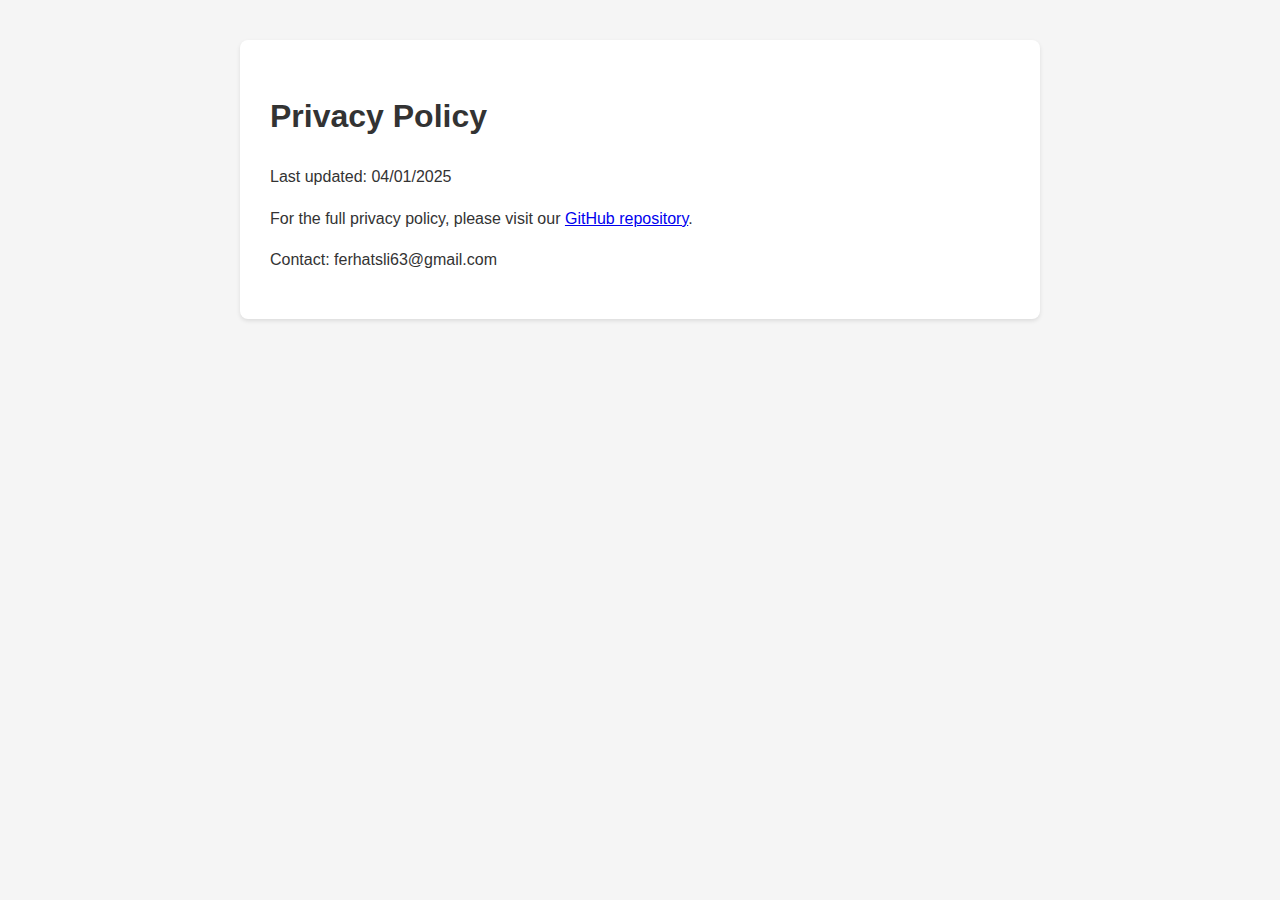
==== policy/index.html @ 0016fdd1 "Add privacy policy page" ====
<!DOCTYPE html>
<html lang="en">
<head>
    <meta charset="UTF-8">
    <meta name="viewport" content="width=device-width, initial-scale=1.0">
    <title>Alif - Privacy Policy</title>
    <style>
        body {
            font-family: -apple-system, BlinkMacSystemFont, 'Segoe UI', Roboto, sans-serif;
            line-height: 1.6;
            color: #333;
            max-width: 800px;
            margin: 0 auto;
            padding: 20px;
            background-color: #f5f5f5;
        }
        .container {
            background: white;
            border-radius: 8px;
            box-shadow: 0 2px 4px rgba(0,0,0,0.1);
            padding: 30px;
            margin: 20px 0;
        }
    </style>
</head>
<body>
    <div class="container">
        <h1>Privacy Policy</h1>
        <p>Last updated: 04/01/2025</p>
        <p>For the full privacy policy, please visit our <a href="https://github.com/ferhatsli/alif-privacy-policy">GitHub repository</a>.</p>
        <p>Contact: ferhatsli63@gmail.com</p>
    </div>
</body>
</html>
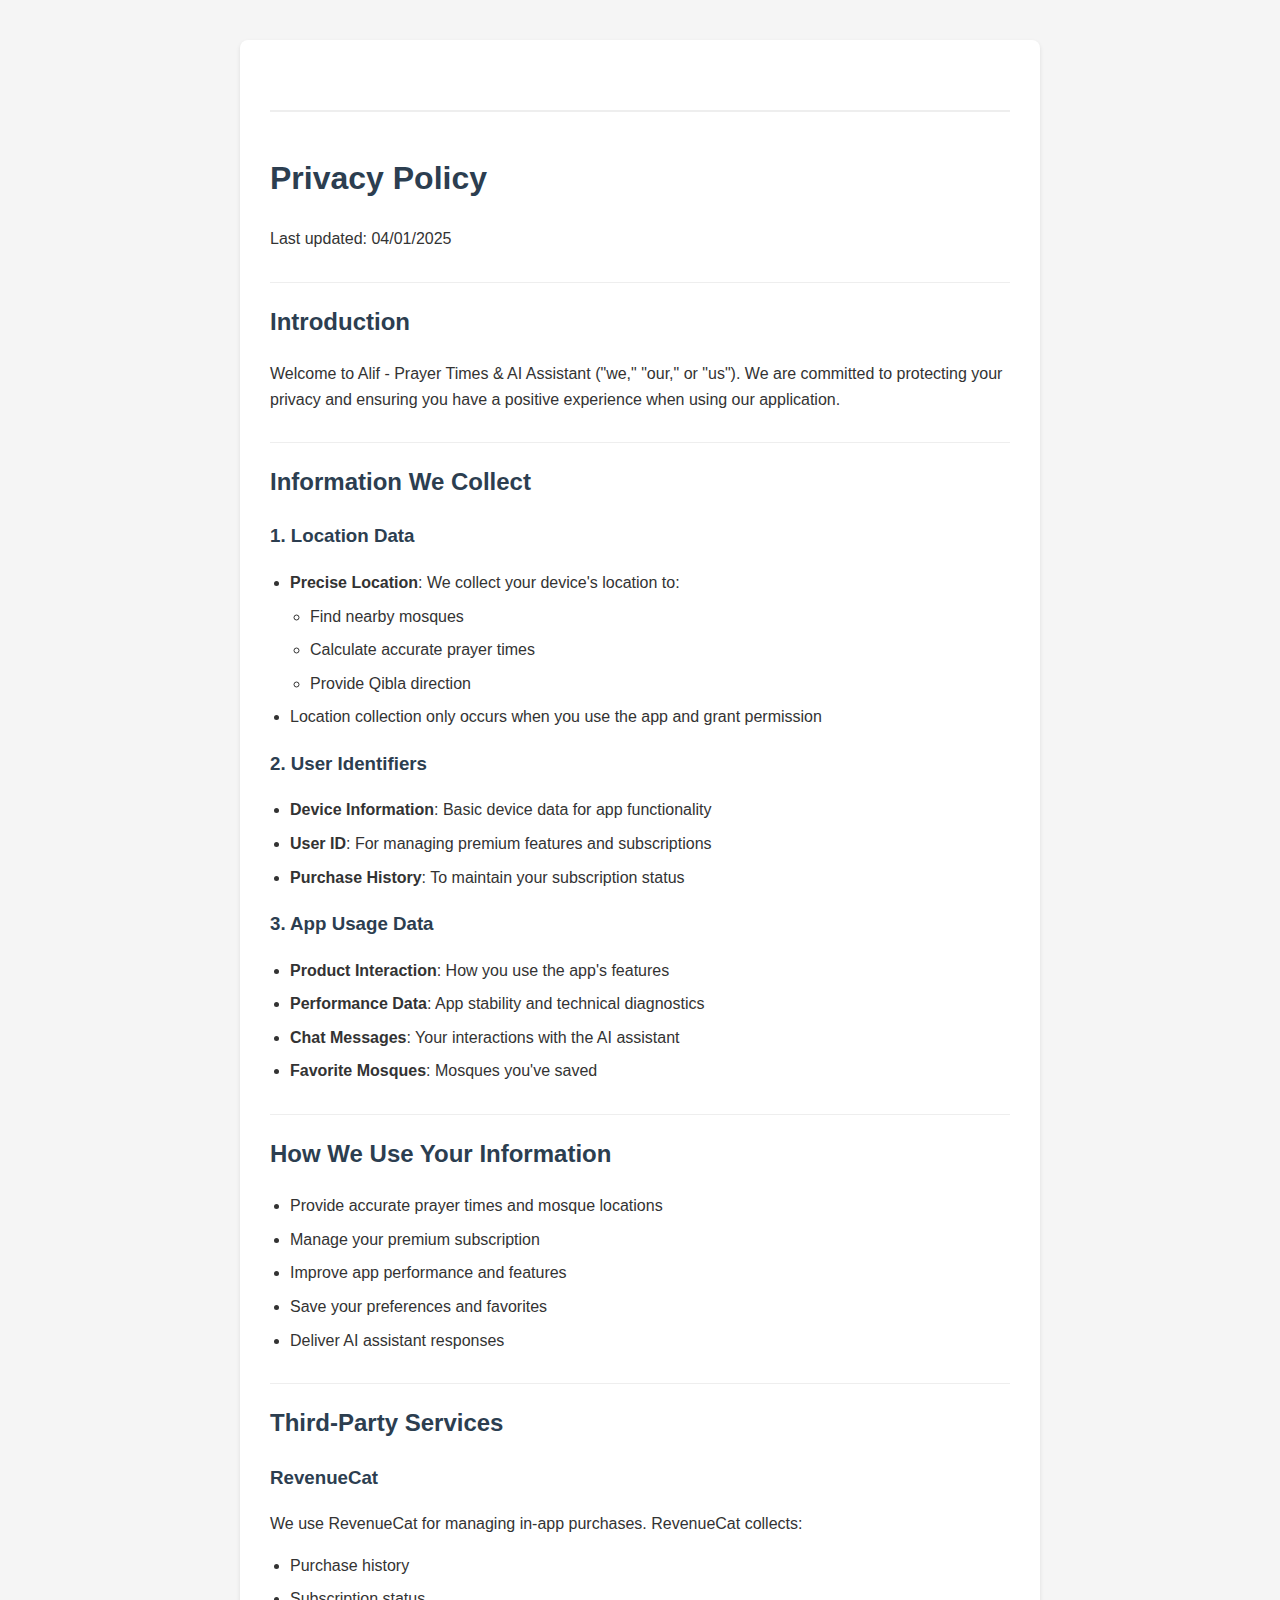
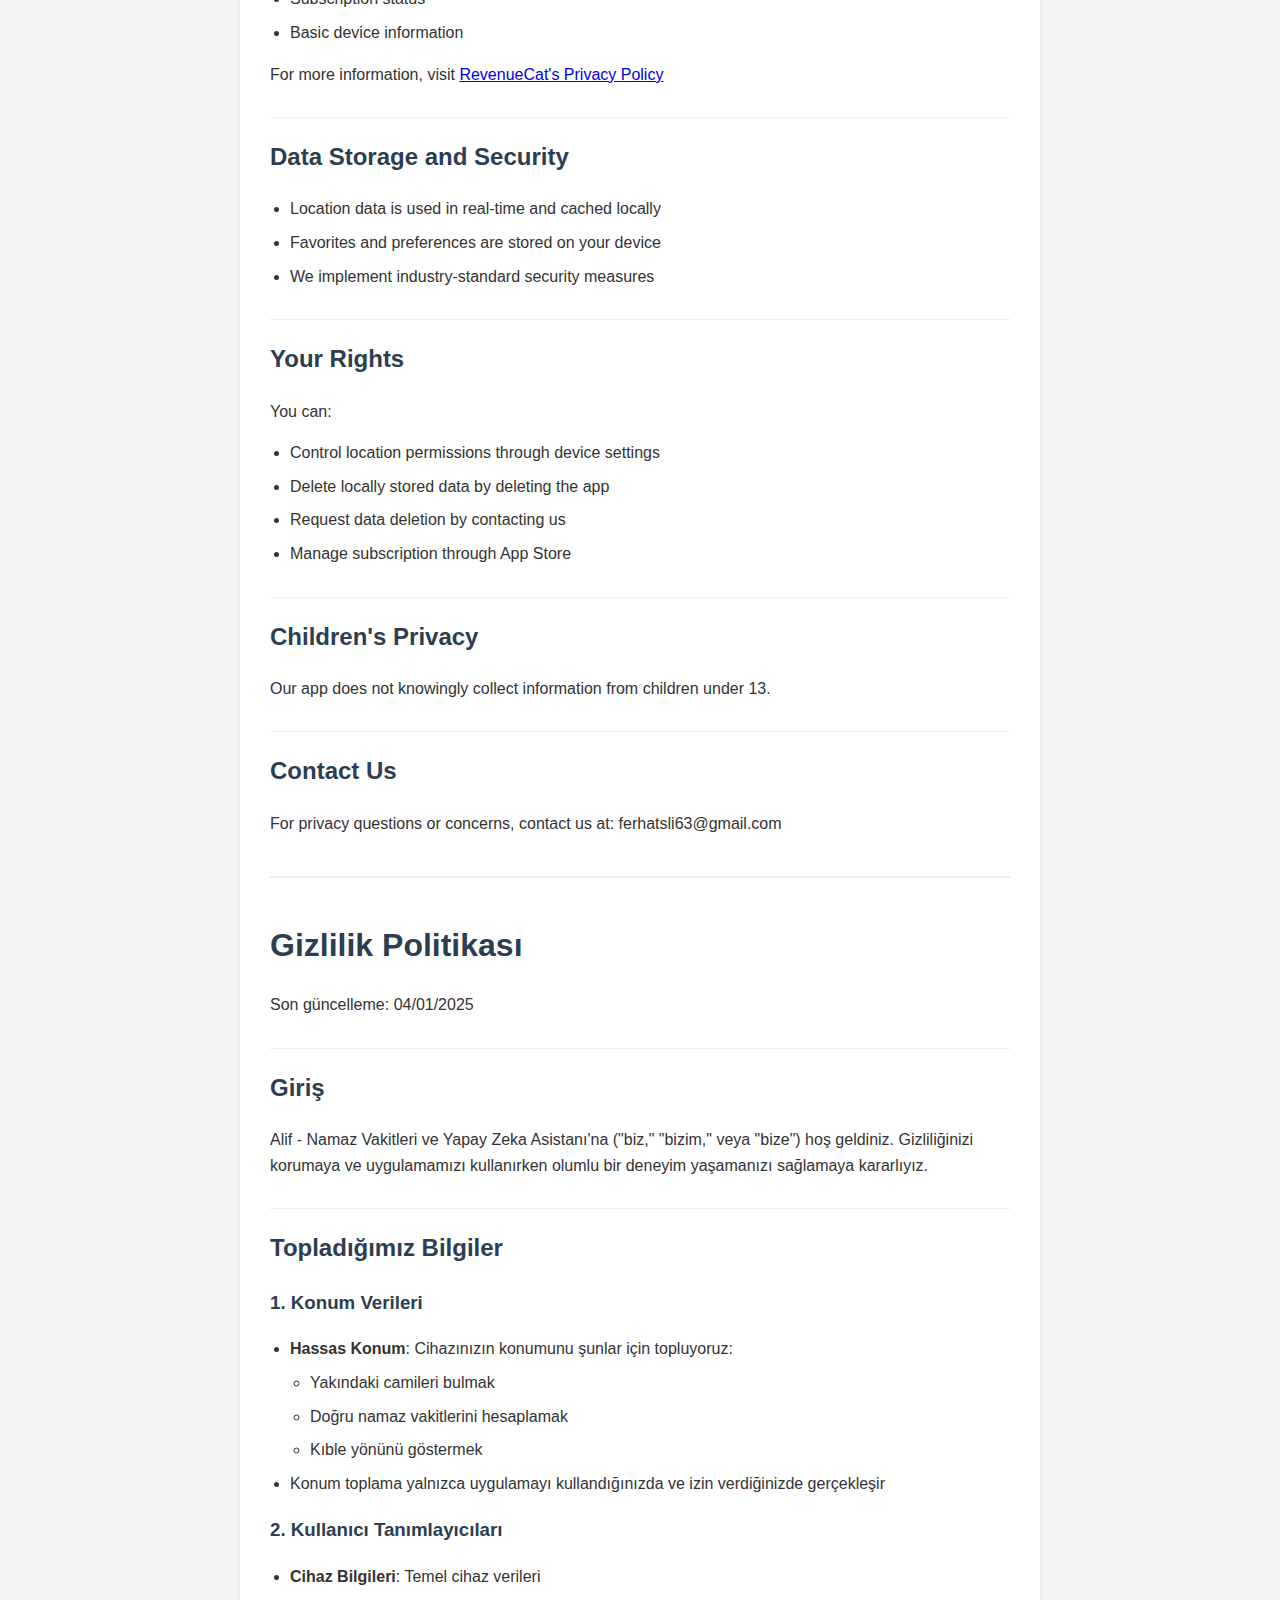
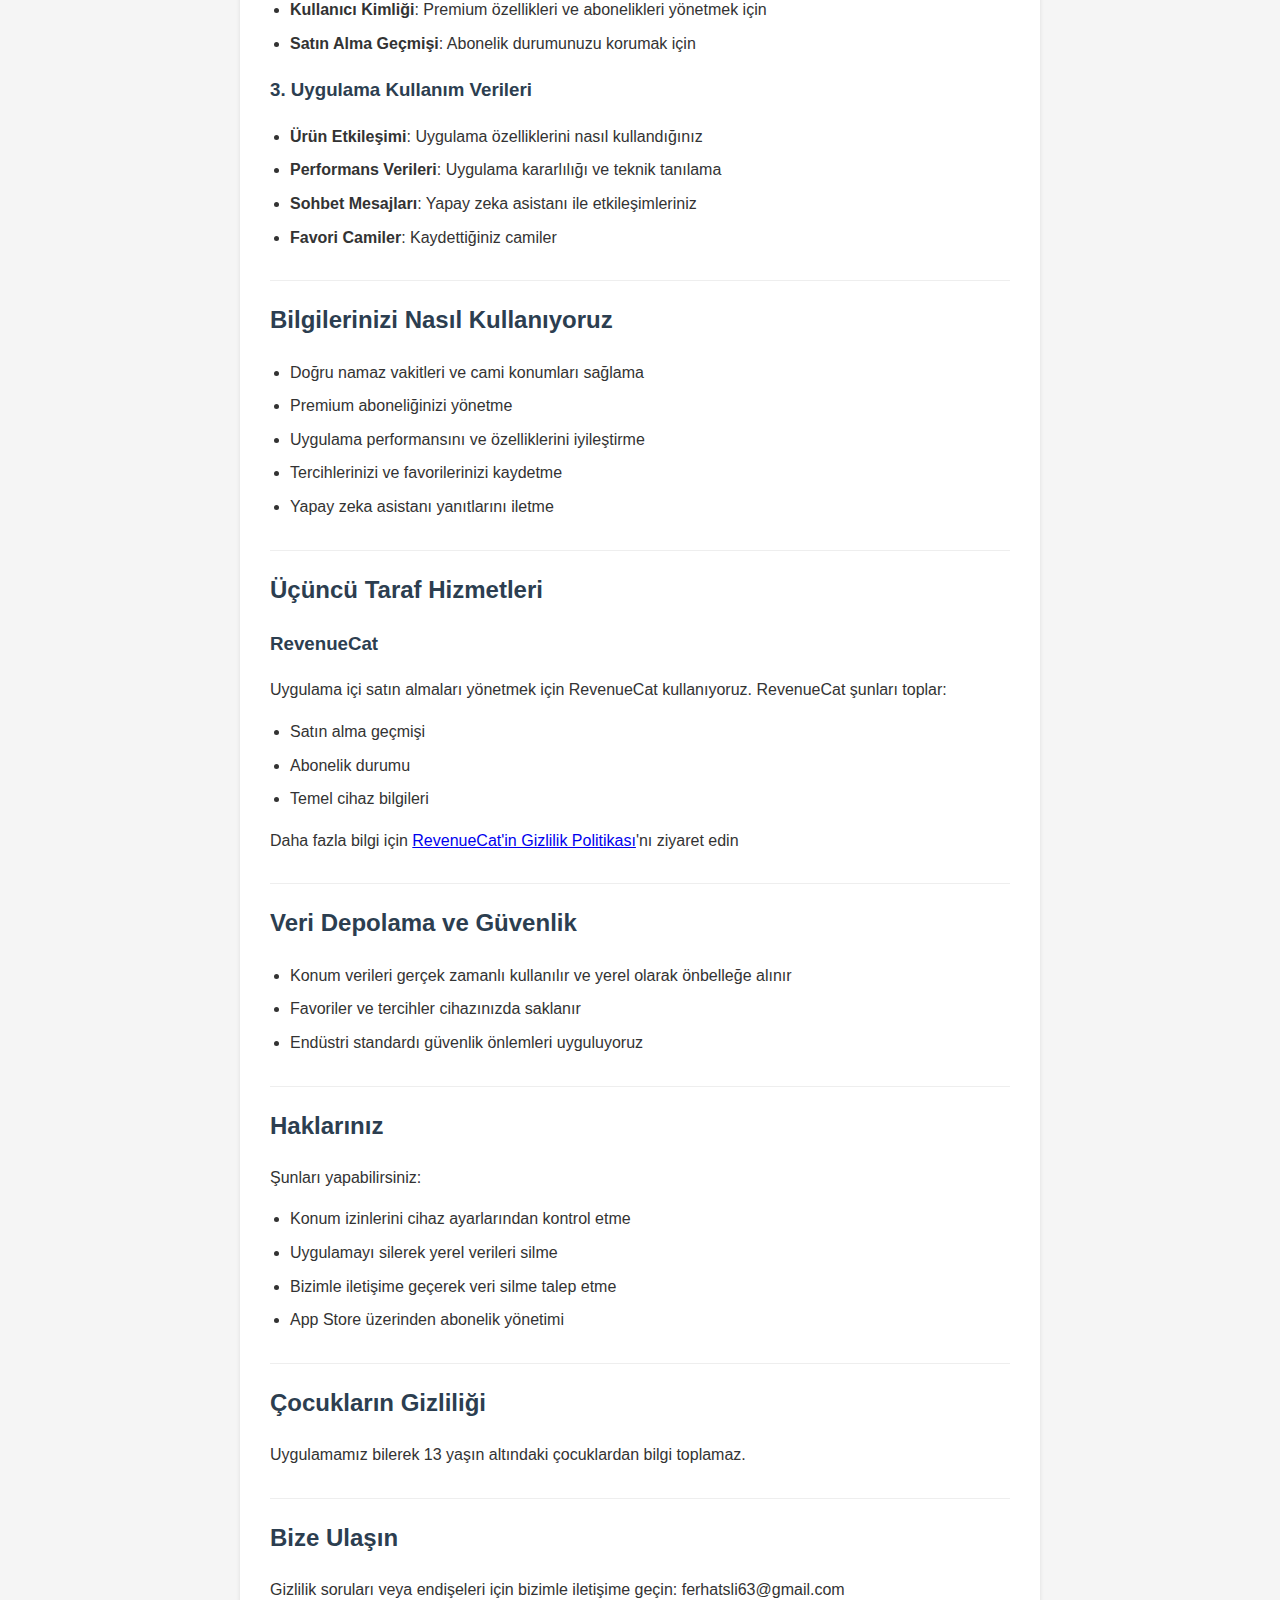
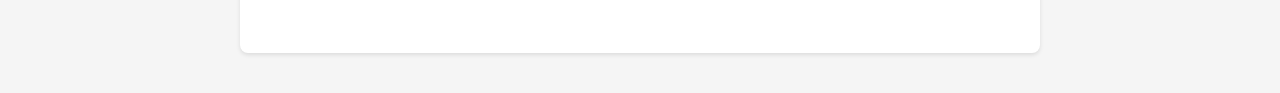
==== commit 601278c9: "Update privacy policy with complete content" ====
--- a/policy/index.html
+++ b/policy/index.html
@@ -21,14 +21,219 @@
             padding: 30px;
             margin: 20px 0;
         }
+        h1, h2, h3 {
+            color: #2c3e50;
+        }
+        h2 {
+            margin-top: 30px;
+            padding-top: 20px;
+            border-top: 1px solid #eee;
+        }
+        ul {
+            padding-left: 20px;
+        }
+        li {
+            margin: 8px 0;
+        }
+        .section {
+            margin: 20px 0;
+        }
+        .language-section {
+            margin-top: 40px;
+            padding-top: 20px;
+            border-top: 2px solid #eee;
+        }
     </style>
 </head>
 <body>
     <div class="container">
-        <h1>Privacy Policy</h1>
-        <p>Last updated: 04/01/2025</p>
-        <p>For the full privacy policy, please visit our <a href="https://github.com/ferhatsli/alif-privacy-policy">GitHub repository</a>.</p>
-        <p>Contact: ferhatsli63@gmail.com</p>
+        <div class="language-section" id="english">
+            <h1>Privacy Policy</h1>
+            <p>Last updated: 04/01/2025</p>
+
+            <div class="section">
+                <h2>Introduction</h2>
+                <p>Welcome to Alif - Prayer Times & AI Assistant ("we," "our," or "us"). We are committed to protecting your privacy and ensuring you have a positive experience when using our application.</p>
+            </div>
+
+            <div class="section">
+                <h2>Information We Collect</h2>
+                
+                <h3>1. Location Data</h3>
+                <ul>
+                    <li><strong>Precise Location</strong>: We collect your device's location to:
+                        <ul>
+                            <li>Find nearby mosques</li>
+                            <li>Calculate accurate prayer times</li>
+                            <li>Provide Qibla direction</li>
+                        </ul>
+                    </li>
+                    <li>Location collection only occurs when you use the app and grant permission</li>
+                </ul>
+
+                <h3>2. User Identifiers</h3>
+                <ul>
+                    <li><strong>Device Information</strong>: Basic device data for app functionality</li>
+                    <li><strong>User ID</strong>: For managing premium features and subscriptions</li>
+                    <li><strong>Purchase History</strong>: To maintain your subscription status</li>
+                </ul>
+
+                <h3>3. App Usage Data</h3>
+                <ul>
+                    <li><strong>Product Interaction</strong>: How you use the app's features</li>
+                    <li><strong>Performance Data</strong>: App stability and technical diagnostics</li>
+                    <li><strong>Chat Messages</strong>: Your interactions with the AI assistant</li>
+                    <li><strong>Favorite Mosques</strong>: Mosques you've saved</li>
+                </ul>
+            </div>
+
+            <div class="section">
+                <h2>How We Use Your Information</h2>
+                <ul>
+                    <li>Provide accurate prayer times and mosque locations</li>
+                    <li>Manage your premium subscription</li>
+                    <li>Improve app performance and features</li>
+                    <li>Save your preferences and favorites</li>
+                    <li>Deliver AI assistant responses</li>
+                </ul>
+            </div>
+
+            <div class="section">
+                <h2>Third-Party Services</h2>
+                <h3>RevenueCat</h3>
+                <p>We use RevenueCat for managing in-app purchases. RevenueCat collects:</p>
+                <ul>
+                    <li>Purchase history</li>
+                    <li>Subscription status</li>
+                    <li>Basic device information</li>
+                </ul>
+                <p>For more information, visit <a href="https://www.revenuecat.com/privacy">RevenueCat's Privacy Policy</a></p>
+            </div>
+
+            <div class="section">
+                <h2>Data Storage and Security</h2>
+                <ul>
+                    <li>Location data is used in real-time and cached locally</li>
+                    <li>Favorites and preferences are stored on your device</li>
+                    <li>We implement industry-standard security measures</li>
+                </ul>
+            </div>
+
+            <div class="section">
+                <h2>Your Rights</h2>
+                <p>You can:</p>
+                <ul>
+                    <li>Control location permissions through device settings</li>
+                    <li>Delete locally stored data by deleting the app</li>
+                    <li>Request data deletion by contacting us</li>
+                    <li>Manage subscription through App Store</li>
+                </ul>
+            </div>
+
+            <div class="section">
+                <h2>Children's Privacy</h2>
+                <p>Our app does not knowingly collect information from children under 13.</p>
+            </div>
+
+            <div class="section">
+                <h2>Contact Us</h2>
+                <p>For privacy questions or concerns, contact us at: ferhatsli63@gmail.com</p>
+            </div>
+        </div>
+
+        <div class="language-section" id="turkish">
+            <h1>Gizlilik Politikası</h1>
+            <p>Son güncelleme: 04/01/2025</p>
+
+            <div class="section">
+                <h2>Giriş</h2>
+                <p>Alif - Namaz Vakitleri ve Yapay Zeka Asistanı'na ("biz," "bizim," veya "bize") hoş geldiniz. Gizliliğinizi korumaya ve uygulamamızı kullanırken olumlu bir deneyim yaşamanızı sağlamaya kararlıyız.</p>
+            </div>
+
+            <div class="section">
+                <h2>Topladığımız Bilgiler</h2>
+                
+                <h3>1. Konum Verileri</h3>
+                <ul>
+                    <li><strong>Hassas Konum</strong>: Cihazınızın konumunu şunlar için topluyoruz:
+                        <ul>
+                            <li>Yakındaki camileri bulmak</li>
+                            <li>Doğru namaz vakitlerini hesaplamak</li>
+                            <li>Kıble yönünü göstermek</li>
+                        </ul>
+                    </li>
+                    <li>Konum toplama yalnızca uygulamayı kullandığınızda ve izin verdiğinizde gerçekleşir</li>
+                </ul>
+
+                <h3>2. Kullanıcı Tanımlayıcıları</h3>
+                <ul>
+                    <li><strong>Cihaz Bilgileri</strong>: Temel cihaz verileri</li>
+                    <li><strong>Kullanıcı Kimliği</strong>: Premium özellikleri ve abonelikleri yönetmek için</li>
+                    <li><strong>Satın Alma Geçmişi</strong>: Abonelik durumunuzu korumak için</li>
+                </ul>
+
+                <h3>3. Uygulama Kullanım Verileri</h3>
+                <ul>
+                    <li><strong>Ürün Etkileşimi</strong>: Uygulama özelliklerini nasıl kullandığınız</li>
+                    <li><strong>Performans Verileri</strong>: Uygulama kararlılığı ve teknik tanılama</li>
+                    <li><strong>Sohbet Mesajları</strong>: Yapay zeka asistanı ile etkileşimleriniz</li>
+                    <li><strong>Favori Camiler</strong>: Kaydettiğiniz camiler</li>
+                </ul>
+            </div>
+
+            <div class="section">
+                <h2>Bilgilerinizi Nasıl Kullanıyoruz</h2>
+                <ul>
+                    <li>Doğru namaz vakitleri ve cami konumları sağlama</li>
+                    <li>Premium aboneliğinizi yönetme</li>
+                    <li>Uygulama performansını ve özelliklerini iyileştirme</li>
+                    <li>Tercihlerinizi ve favorilerinizi kaydetme</li>
+                    <li>Yapay zeka asistanı yanıtlarını iletme</li>
+                </ul>
+            </div>
+
+            <div class="section">
+                <h2>Üçüncü Taraf Hizmetleri</h2>
+                <h3>RevenueCat</h3>
+                <p>Uygulama içi satın almaları yönetmek için RevenueCat kullanıyoruz. RevenueCat şunları toplar:</p>
+                <ul>
+                    <li>Satın alma geçmişi</li>
+                    <li>Abonelik durumu</li>
+                    <li>Temel cihaz bilgileri</li>
+                </ul>
+                <p>Daha fazla bilgi için <a href="https://www.revenuecat.com/privacy">RevenueCat'in Gizlilik Politikası</a>'nı ziyaret edin</p>
+            </div>
+
+            <div class="section">
+                <h2>Veri Depolama ve Güvenlik</h2>
+                <ul>
+                    <li>Konum verileri gerçek zamanlı kullanılır ve yerel olarak önbelleğe alınır</li>
+                    <li>Favoriler ve tercihler cihazınızda saklanır</li>
+                    <li>Endüstri standardı güvenlik önlemleri uyguluyoruz</li>
+                </ul>
+            </div>
+
+            <div class="section">
+                <h2>Haklarınız</h2>
+                <p>Şunları yapabilirsiniz:</p>
+                <ul>
+                    <li>Konum izinlerini cihaz ayarlarından kontrol etme</li>
+                    <li>Uygulamayı silerek yerel verileri silme</li>
+                    <li>Bizimle iletişime geçerek veri silme talep etme</li>
+                    <li>App Store üzerinden abonelik yönetimi</li>
+                </ul>
+            </div>
+
+            <div class="section">
+                <h2>Çocukların Gizliliği</h2>
+                <p>Uygulamamız bilerek 13 yaşın altındaki çocuklardan bilgi toplamaz.</p>
+            </div>
+
+            <div class="section">
+                <h2>Bize Ulaşın</h2>
+                <p>Gizlilik soruları veya endişeleri için bizimle iletişime geçin: ferhatsli63@gmail.com</p>
+            </div>
+        </div>
     </div>
 </body>
 </html>
